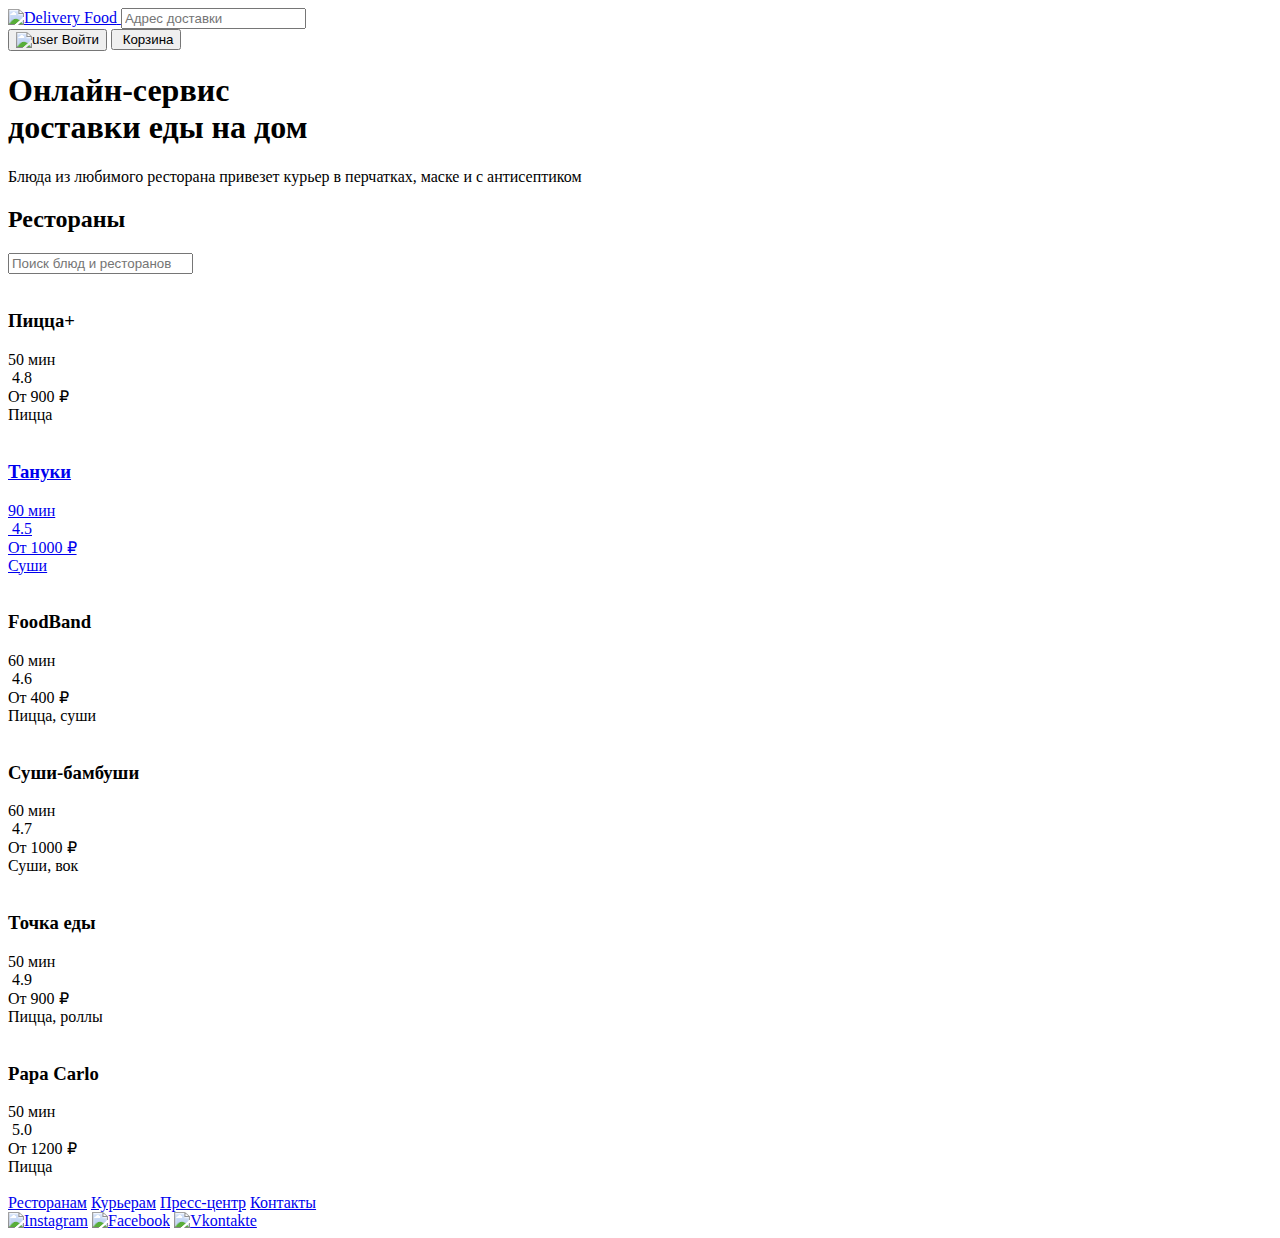
==== index.html @ a9a40836 "Add files via upload" ====
<!DOCTYPE html>
<html lang="en">
<head>
     <meta charset="UTF-8">
     <meta name="viewport" content="width=device-width, initial-scale=1.0">
     <title>Delivery Food - доставка еды на дом</title>
     <link href="https://fonts.googleapis.com/css?family=Roboto:400,700&display=swap&subset=cyrillic" rel="stylesheet">
     <link rel="stylesheet" href="css/normalize.css">
     <link rel="stylesheet" href="css/animate.css">
     <link rel="stylesheet" href="css/style.css">
</head>
<body>
     <div class="container">
          <!-- Шапка сайта -->
          <header class="header">
               <!-- Логотип -->
               <a href="index.html" class="logo animated zoomIn">
                    <img src="img/logo.svg" alt="Delivery Food">
               </a>
               <!-- Поле поиска -->
               <input type="text" class="input input-address" placeholder="Адрес доставки">
               <!-- Кнопки -->
               <div class="buttons">
                    <button class="button button-primary">
                         <img src="img/user.svg" alt="user" class="button-icon">
                         <span class="button-text">Войти</span>
                    </button>
                    <button class="button">
                         <img src="img/shopping-cart.svg" alt="" class="button-icon">
                         <span class="button-text">Корзина</span>
                    </button>
               </div>
          </header>
     </div>
     <main class="main">
          <div class="container">
               <section class="promo">
                    <h1 class="promo-title">Онлайн-сервис <br> доставки еды на дом</h1>
                    <p class="promo-text">Блюда из любимого ресторана привезет курьер в перчатках, маске и с антисептиком</p>
               </section>
     
               <section class="restaurants">
                    <div class="section-heading">
                         <h2 class="section-title">Рестораны</h2>
                         <input type="text" class="input input-search" placeholder="Поиск блюд и ресторанов">
                    </div>
     
                    <div class="cards">
                         <div class="card">
                              <img src="img/card-image-1.jpg" alt="" class="card-image">
                              <div class="card-text">
                                   <div class="card-heading">
                                        <h3 class="card-title">Пицца+</h3>
                                        <span class="card-tag tag">50 мин</span>
                                   </div>
                                   <div class="card-info">
                                        <div class="rating">
                                             <img src="img/star.svg" alt="" class="rating-star">
                                             4.8
                                        </div>
                                        <div class="price">От 900 ₽</div>
                                        <div class="category">Пицца</div>
                                   </div>
                              </div>
                         </div>
     
                         <a href="tanuki.html" class="card">
                              <img src="img/card-image-2.jpg" alt="" class="card-image">
                              <div class="card-text">
                                   <div class="card-heading">
                                        <h3 class="card-title">Тануки</h3>
                                        <span class="card-tag tag">90 мин</span>
                                   </div>
                                   <div class="card-info">
                                        <div class="rating">
                                             <img src="img/star.svg" alt="" class="rating-star">
                                             4.5
                                        </div>
                                        <div class="price">От 1000 ₽</div>
                                        <div class="category">Суши</div>
                                   </div>
                              </div>
                         </a>
     
                         <div class="card">
                              <img src="img/card-image-3.jpg" alt="" class="card-image">
                              <div class="card-text">
                                   <div class="card-heading">
                                        <h3 class="card-title">FoodBand</h3>
                                        <span class="card-tag tag">60 мин</span>
                                   </div>
                                   <div class="card-info">
                                        <div class="rating">
                                             <img src="img/star.svg" alt="" class="rating-star">
                                             4.6
                                        </div>
                                        <div class="price">От 400 ₽</div>
                                        <div class="category">Пицца, суши</div>
                                   </div>
                              </div>
                         </div>
     
                         <div class="card">
                              <img src="img/card-image-4.jpg" alt="" class="card-image">
                              <div class="card-text">
                                   <div class="card-heading">
                                        <h3 class="card-title">Суши-бамбуши</h3>
                                        <span class="card-tag tag">60 мин</span>
                                   </div>
                                   <div class="card-info">
                                        <div class="rating">
                                             <img src="img/star.svg" alt="" class="rating-star">
                                             4.7
                                        </div>
                                        <div class="price">От 1000 ₽</div>
                                        <div class="category">Суши, вок</div>
                                   </div>
                              </div>
                         </div>
     
                         <div class="card">
                              <img src="img/card-image-5.jpg" alt="" class="card-image">
                              <div class="card-text">
                                   <div class="card-heading">
                                        <h3 class="card-title">Точка еды</h3>
                                        <span class="card-tag tag">50 мин</span>
                                   </div>
                                   <div class="card-info">
                                        <div class="rating">
                                             <img src="img/star.svg" alt="" class="rating-star">
                                             4.9
                                        </div>
                                        <div class="price">От 900 ₽</div>
                                        <div class="category">Пицца, роллы</div>
                                   </div>
                              </div>
                         </div>
     
                         <div class="card">
                              <img src="img/card-image-6.jpg" alt="" class="card-image">
                              <div class="card-text">
                                   <div class="card-heading">
                                        <h3 class="card-title">Papa Carlo</h3>
                                        <span class="card-tag tag">50 мин</span>
                                   </div>
                                   <div class="card-info">
                                        <div class="rating">
                                             <img src="img/star.svg" alt="" class="rating-star">
                                             5.0
                                        </div>
                                        <div class="price">От 1200 ₽</div>
                                        <div class="category">Пицца</div>
                                   </div>
                              </div>
                         </div>
                    </div>
               </section>
          </div>
     </main>
     <footer class="footer">
          <div class="container">
               <div class="footer-block">
                    <img src="img/logo.svg" alt="" class="logo footer-logo">
                    <nav class="footer-nav">
                         <a href="#" class="footer-link">Ресторанам</a>
                         <a href="#" class="footer-link">Курьерам</a>
                         <a href="#" class="footer-link">Пресс-центр</a>
                         <a href="#" class="footer-link">Контакты</a>
                    </nav>
                    <div class="social-networks">
                         <a href="#" class="social-network"><img src="img/insta.svg" alt="Instagram"></a>
                         <a href="#" class="social-network"><img src="img/fb.svg" alt="Facebook"></a>
                         <a href="#" class="social-network"><img src="img/vk.svg" alt="Vkontakte"></a>
                    </div>
               </div>
          </div>
     </footer>
</body>
</html>
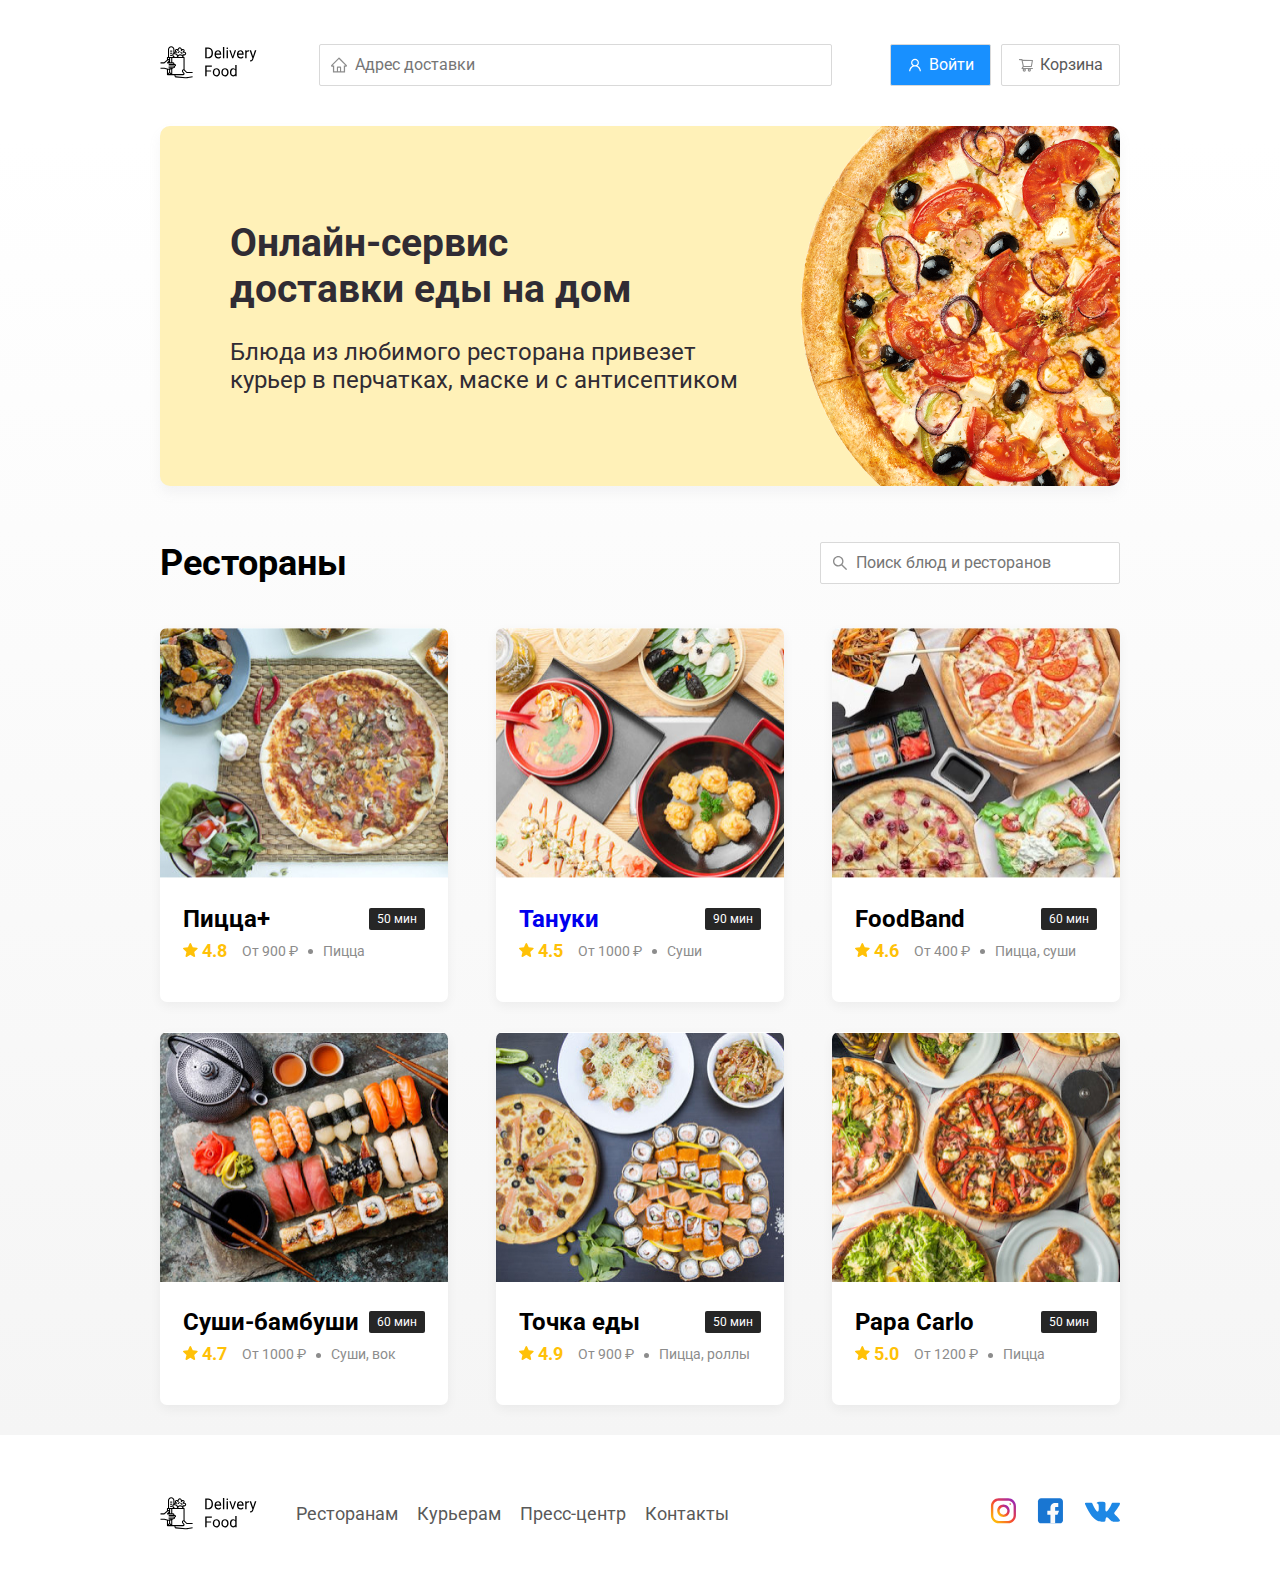
==== commit 9e82150d: "Update index.html" ====
--- a/index.html
+++ b/index.html
@@ -34,6 +34,7 @@
      </div>
      <main class="main">
           <div class="container">
+               <!-- Главная информация -->
                <section class="promo">
                     <h1 class="promo-title">Онлайн-сервис <br> доставки еды на дом</h1>
                     <p class="promo-text">Блюда из любимого ресторана привезет курьер в перчатках, маске и с антисептиком</p>
@@ -42,9 +43,10 @@
                <section class="restaurants">
                     <div class="section-heading">
                          <h2 class="section-title">Рестораны</h2>
+                         <!-- Поле поиска -->
                          <input type="text" class="input input-search" placeholder="Поиск блюд и ресторанов">
                     </div>
-     
+                    <!-- Карточки с ресторанами -->
                     <div class="cards">
                          <div class="card">
                               <img src="img/card-image-1.jpg" alt="" class="card-image">
@@ -157,16 +159,19 @@
                </section>
           </div>
      </main>
+     <!-- Подвал -->
      <footer class="footer">
           <div class="container">
                <div class="footer-block">
                     <img src="img/logo.svg" alt="" class="logo footer-logo">
+                    <!-- Меню футера -->
                     <nav class="footer-nav">
                          <a href="#" class="footer-link">Ресторанам</a>
                          <a href="#" class="footer-link">Курьерам</a>
                          <a href="#" class="footer-link">Пресс-центр</a>
                          <a href="#" class="footer-link">Контакты</a>
                     </nav>
+                    <!-- Иконки соц. сетей -->
                     <div class="social-networks">
                          <a href="#" class="social-network"><img src="img/insta.svg" alt="Instagram"></a>
                          <a href="#" class="social-network"><img src="img/fb.svg" alt="Facebook"></a>
@@ -175,5 +180,6 @@
                </div>
           </div>
      </footer>
+     <script src="js/main.js"></script>
 </body>
-</html>+</html>
--- a/css/style.css
+++ b/css/style.css
@@ -0,0 +1,550 @@
+* {
+     box-sizing: border-box;
+}
+
+body {
+     font-family: 'Roboto', sans-serif;
+     padding-top: 44px;
+}
+
+.container {
+     max-width: 1200px;
+     margin: auto;
+}
+
+.header {
+     display: flex;
+     align-items: center;
+     justify-content: space-between;
+     margin-bottom: 40px;
+}
+
+.input {
+     background: #FFFFFF;
+     border: 1px solid #D9D9D9;
+     border-radius: 2px;
+     font-size: 16px;
+     line-height: 24px;
+     padding: 8px;
+     padding-left: 35px;
+     background-repeat: no-repeat;
+     background-position: left 11px center;
+}
+
+.input-address {
+     flex: 0.8;
+     background-image: url('../img/home.svg');
+}
+
+.input-search {
+     width: 300px;
+     background-image: url('../img/search.svg');
+     margin-left: auto;
+}
+
+.buttons {
+     display: flex;
+     align-items: center;
+
+}
+
+.button {
+     display: flex;
+     align-items: center;
+     padding: 8px 16px;
+     background: #FFFFFF;
+     border: 1px solid #D9D9D9;
+     box-sizing: border-box;
+     box-shadow: 0px 0px 2px rgba(0, 0, 0, 0.0015);
+     border-radius: 2px;
+     color: #595959;
+     font-size: 16px;
+     line-height: 24px;
+}
+
+.button-primary {
+     background: #1890FF;
+     border: 1px solid #D9D9D9;
+     color: #fff;
+     margin-right: 10px;
+}
+
+.button-card-text {
+     margin-right: 10px;
+}
+
+.button-icon {
+     margin-right: 6px;
+     vertical-align: middle;
+}
+
+.button-text {
+     vertical-align: middle;
+}
+
+.promo {
+     box-shadow: 0px 7px 12px rgba(158, 158, 163, 0.1);
+     background: #FFF1B8 url('../img/promo-image.png') no-repeat top -55px right -250px / 800px;
+     border-radius: 10px;
+     padding: 68px 70px;
+     margin-bottom: 56px;
+}
+
+.promo-text {
+     font-style: normal;
+     font-weight: normal;
+     font-size: 24px;
+     line-height: 28px;
+     color: #302C34;
+     max-width: 538px;
+}
+
+.promo-title {
+     font-style: normal;
+     font-weight: bold;
+     font-size: 39px;
+     line-height: 46px;
+     color: #302C34;
+}
+
+.main {
+     background: linear-gradient(180deg, rgba(245, 245, 245, 0) 1.04%, #F5F5F5 100%);
+}
+
+.section-heading {
+     display: flex;
+     align-items: center;
+     margin-bottom: 44px;
+}
+
+.section-title {
+     font-style: normal;
+     font-weight: bold;
+     font-size: 36px;
+     line-height: 42px;
+     margin: 0;
+     color: #000000;
+     margin-right: 30px;
+}
+
+.cards {
+     display: flex;
+     flex-wrap: wrap;
+     align-items: flex-start;
+     justify-content: space-between;
+}
+
+.card {
+     background: #FFFFFF;
+     box-shadow: 0px 4px 12px rgba(0, 0, 0, 0.05);
+     border-radius: 7px;
+     overflow: hidden;
+     margin-bottom: 30px;
+     flex-basis: 30%;
+     text-decoration: none;
+}
+
+.card-image {
+     width: 384px;
+     height: 250px;
+}
+
+.card-text {
+     padding-top: 20px;
+     padding-bottom: 35px;
+     padding-left: 23px;
+     padding-right: 23px;
+}
+
+.card-heading {
+     display: flex;
+     align-items: center;
+     justify-content: space-between;
+}
+
+.card-title {
+     margin: 0;
+     font-style: normal;
+     font-weight: bold;
+     font-size: 24px;
+     line-height: 32px;
+}
+
+.card-title-reg {
+     font-weight: 400;
+     margin-bottom: 10px;
+}
+
+.card-tag {
+     font-style: normal;
+     font-weight: normal;
+     font-size: 12px;
+     line-height: 20px;
+     color: #ffffff;
+     background: #262626;
+     border-radius: 2px;
+     padding: 1px 8px;
+}
+
+.card-info {
+     display: flex;
+     align-items: center;
+     flex-wrap: wrap;
+}
+
+.card-buttons {
+     display: flex;
+     align-items: center;
+     margin-top: 24px;
+}
+
+.card-price-bold {
+     font-weight: bold;
+     font-size: 20px;
+     line-height: 32px;
+     margin-left: 30px
+}
+
+.rating {
+     margin-right: 26px;
+     color: #ffc107;
+     font-weight: bold;
+     font-size: 18px;
+     line-height: 32px;
+}
+
+.price, .category {
+     color: #8c8c8c;
+     font-size: 18px;
+     line-height: 32px;
+}
+
+.price {
+     margin-right: 10px;
+}
+
+.ingredients {
+     color: #8c8c8c;
+     font-size: 18px;
+     line-height: 21px;
+}
+
+.category {
+     text-overflow: ellipsis;
+     overflow: hidden;
+     white-space: nowrap;
+     max-width: 150px;
+}
+
+.price:after {
+     content: '';
+     width: 5px;
+     height: 5px;
+     background-color: #8c8c8c;
+     display: inline-block;
+     vertical-align: middle;
+     border-radius: 50%;
+     margin-left: 10px;
+}
+
+.footer {
+     padding: 60px 0;
+}
+
+.footer-block {
+     display: flex;
+     align-items: center;
+     justify-content: space-between;
+}
+
+.footer-nav {
+     margin-left: 35px;
+     margin-right: auto;
+}
+
+.footer-link {
+     display: inline-block;
+     color: #595959;
+     font-style: normal;
+     font-weight: normal;
+     font-size: 18px;
+     line-height: 21px;
+     text-decoration: none;
+     text-decoration: none;
+}
+
+.footer-link:not(:last-child) {
+     margin-right: 15px;
+}
+
+.social-networks {
+     display: flex;
+     align-items: center;
+}
+
+.social-network:not(:last-child) {
+     margin-right: 21px;
+}
+
+.modal {
+     position: fixed;
+     left: 0;
+     top: 0;
+     width: 100%;
+     height: 100%;
+     background: rgba(0, 0, 0, 0.4);
+     display: none;
+}
+
+.modal-active {
+     display: flex;
+}
+
+.modal-dialog {
+     max-width: 780px;
+     width: 95%;
+     background: #FFFFFF;
+     border-radius: 5px;
+     margin: auto;
+     padding: 40px 45px;
+}
+
+.modal-header {
+     display: flex;
+     align-items: center;
+     justify-content: space-between;
+     margin-bottom: 45px;
+}
+
+.modal-title {
+     margin: 0;
+     font-weight: bold;
+     font-size: 36px;
+     line-height: 42px;
+}
+
+.close {
+     font-size: 36px;
+     border: none;
+     background-color: transparent;
+}
+
+.modal-body {
+     margin-bottom: 52px;
+}
+
+.food-row {
+     display: flex;
+     align-items: flex-start;
+     justify-content: space-between;
+     padding-bottom: 8px;
+     border-bottom: 1px solid #d9d9d9;
+     margin-bottom: 15px;
+}
+
+.food-name {
+     font-weight: normal;
+     font-size: 18px;
+     line-height: 32px;
+}
+
+.food-price {
+     margin-left: auto;
+     margin-right: 47px;
+     font-weight: bold;
+     font-size: 20px;
+     line-height: 32px;
+}
+
+.food-counter {
+     display: flex;
+     align-items: center;
+}
+
+.counter-button {
+     display: flex;
+     align-items: center;
+     justify-content: center;
+     width: 39px;
+     height: 32px;
+     background: #ffffff;
+     border: 1px solid #40a9ff;
+     box-sizing: border-box;
+     border-radius: 2px;
+     font-weight: normal;
+     font-size: 14px;
+     line-height: 22px;
+     color: #40a9ff;;
+}
+
+.amount {
+     font-size: 16px;
+     line-height: 24px;
+     margin-left: 10px;
+     margin-right: 10px;
+}
+
+.modal-footer {
+     display: flex;
+     align-items: center;
+     justify-content: space-between;
+}
+
+.footer-buttons {
+     display: flex;
+     align-items: center;
+}
+
+.modal-price-tag {
+     background: #262626;
+     border-radius: 5px;
+     color: #ffffff;
+     padding: 15px 20px;
+     font-size: 20px;
+     line-height: 23px;
+}
+
+@media (max-width: 1366px) {
+     .container {
+          max-width: 960px;
+     }
+     .promo {
+          background-position: center right -300px;
+          background-size: 750px;
+     }
+     .rating {
+          margin-right: 15px;
+     }
+     .category, .price {
+          font-size: 14px;
+     }
+}
+
+@media (max-width: 992px) {
+     .container {
+          max-width: 750px;
+     }
+     .promo {
+          padding: 50px;
+          background-size: 500px;
+          background-position: center right -200px;
+     }
+     .promo-text {
+          font-size: 18px;
+          max-width: 400px;
+     }
+     .card {
+          flex-basis: 49%;
+     }
+     .footer-link {
+          font-size: 16px;
+     }
+}
+
+@media (max-width: 768px) {
+     .container {
+          max-width: 560px;
+     }
+     .card-info {
+          flex-wrap: wrap;
+     }
+     .rating {
+          flex-basis: 100%;
+     }
+     .card-title {
+          font-size: 18px;
+     }
+     .promo {
+          background-size: 400px;
+          background-position: bottom 50px right -200px;
+     }
+     .promo-title {
+          font-size: 24px;
+          line-height: 1.4;
+     }
+     .promo-text {
+          margin-top: 0;
+     }
+}
+
+@media (max-width: 578px) {
+     .container {
+          width: 90%;
+     }
+     .header {
+          flex-wrap: wrap;
+     }
+     .input-address {
+          margin-top: 15px;
+          order: 5;
+          flex: 1;
+     }
+     .promo {
+          background-image: none;
+     }
+     .promo-title {
+          margin-bottom: 10px;
+     }
+     .section-title {
+          font-size: 20px;
+     }
+     .card {
+          flex-basis: 100%;
+     }
+     .card-image {
+          width: 100%;
+     }
+     .footer {
+          padding: 30px 0;
+     }
+     .footer-block {
+          align-items: flex-start;
+     }
+     .footer-nav {
+          margin-left: 0;
+          margin-right: 0;
+          order: 0;
+          display: flex;
+          flex-direction: column;
+     }
+     .footer-logo {
+          margin-right: 15px;
+          order: 1;
+     }
+     .social-networks {
+          order: 2;
+     }
+}
+
+@media (max-width: 480px) {
+     .button-text {
+          display: none;
+     }
+     .button-icon {
+          margin: 0;
+     }
+     .button {
+          min-height: 40px;
+     }
+     .promo {
+          padding: 20px;
+     }
+     .section-heading {
+          flex-wrap: wrap;
+     }
+     .footer-block {
+          flex-wrap: wrap;
+          flex-direction: column;
+     }
+     .footer-logo {
+          order: 0;
+          margin-bottom: 20px;
+     }
+     .footer-nav {
+          margin-bottom: 20px;
+          text-align: center;
+     }
+     .footer-link:not(:last-child) {
+          margin-right: 0;
+     }
+}